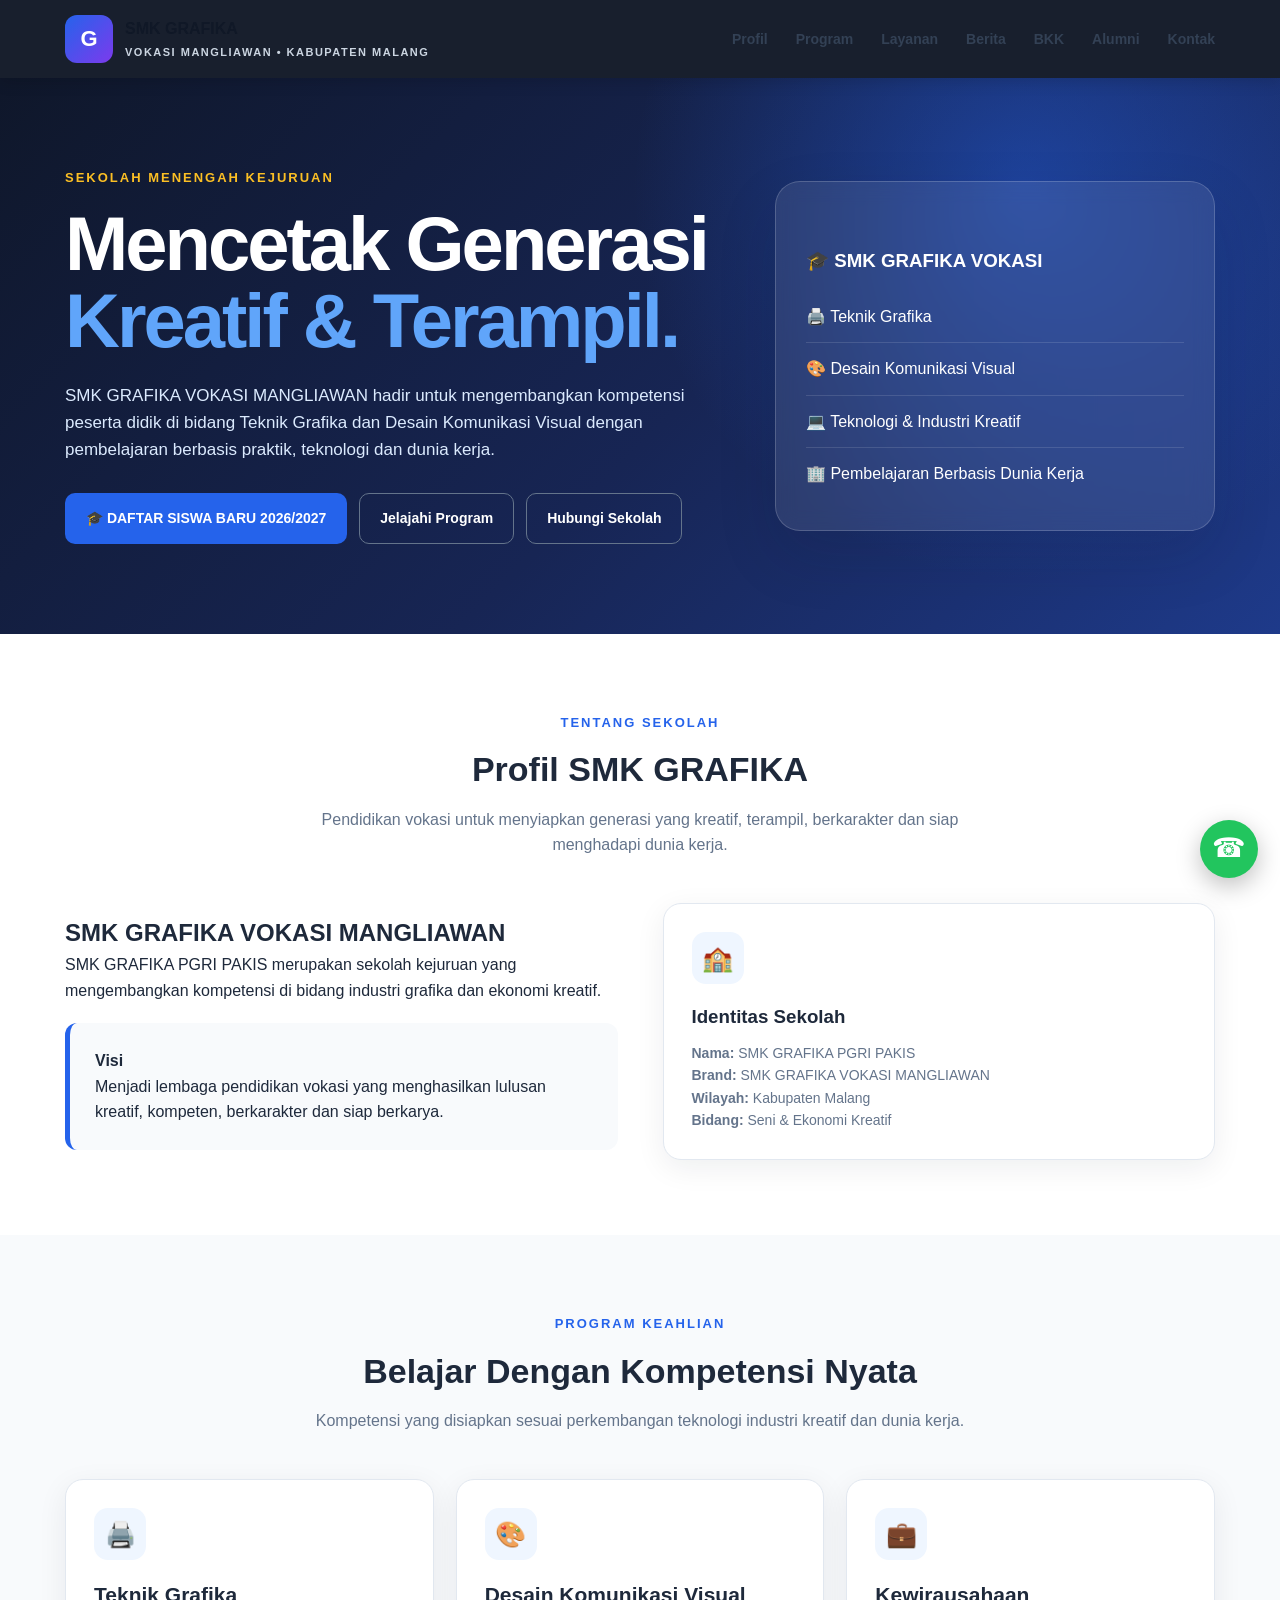
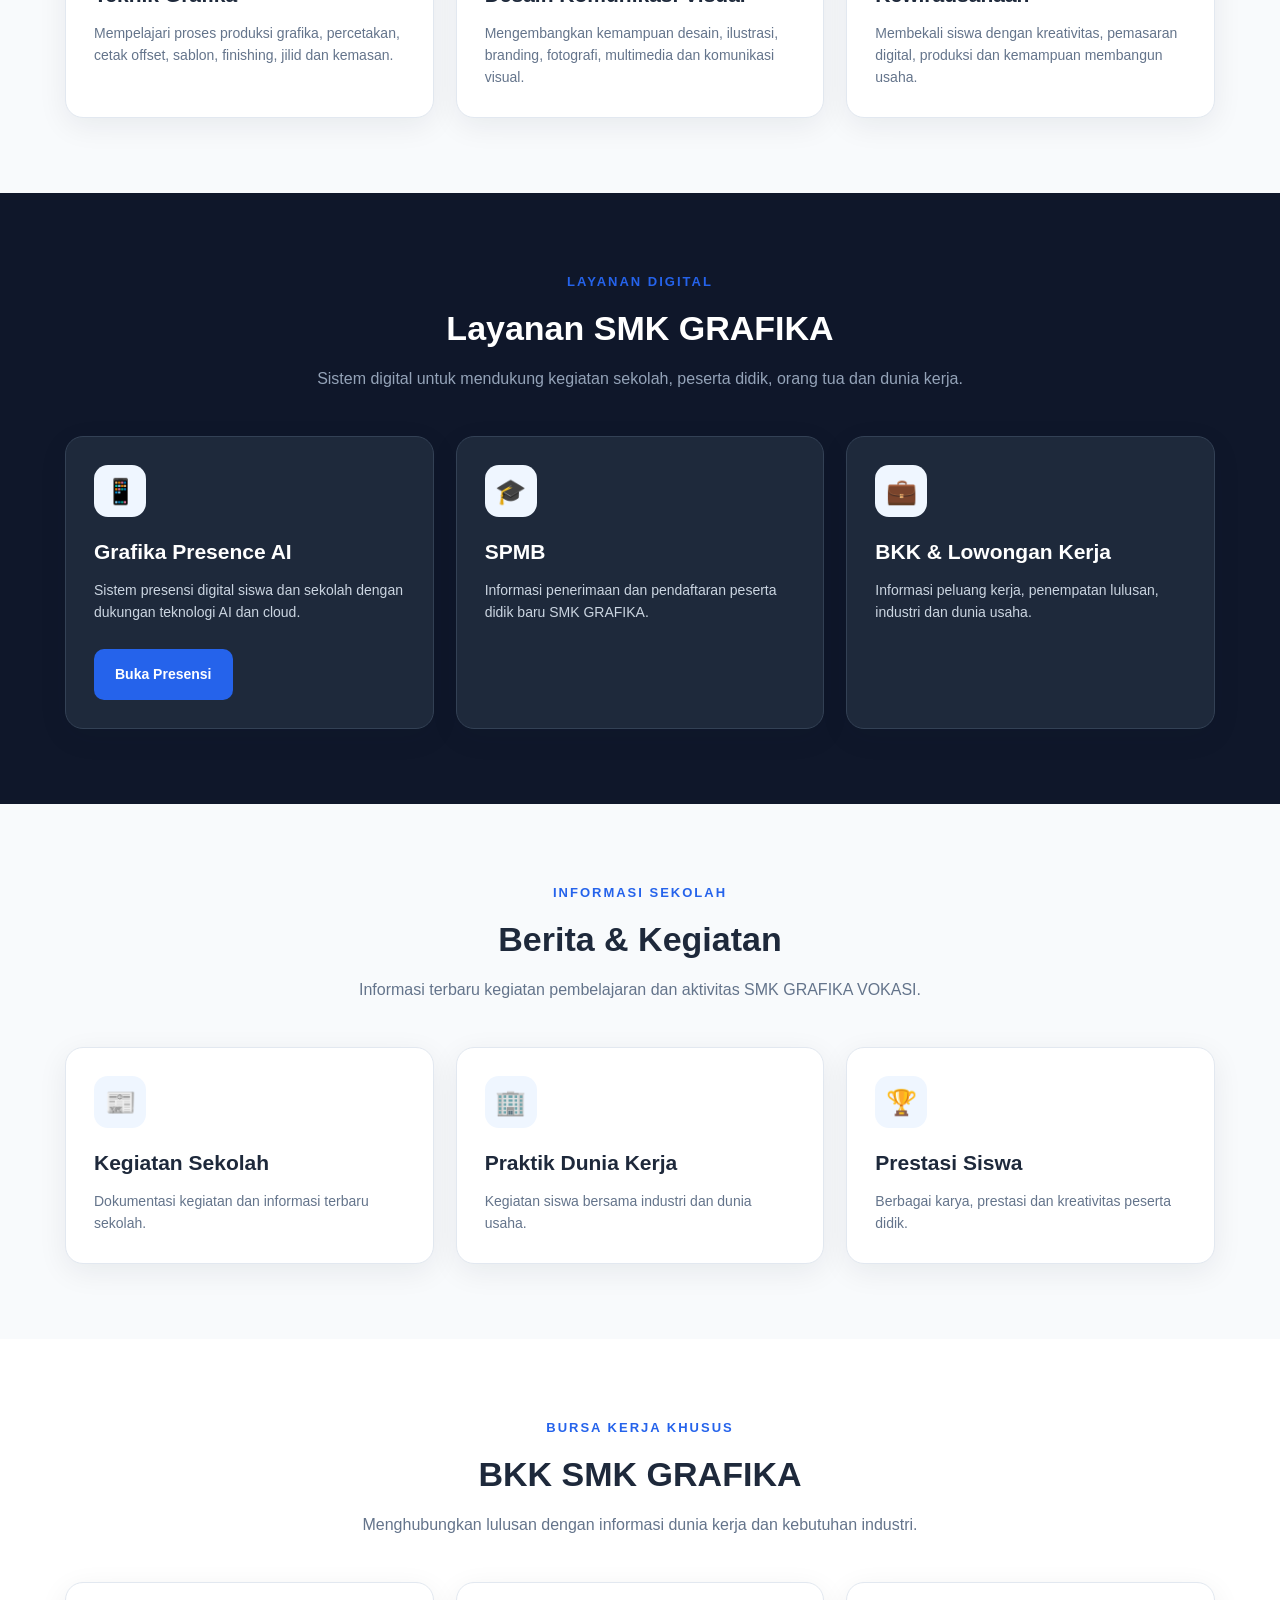
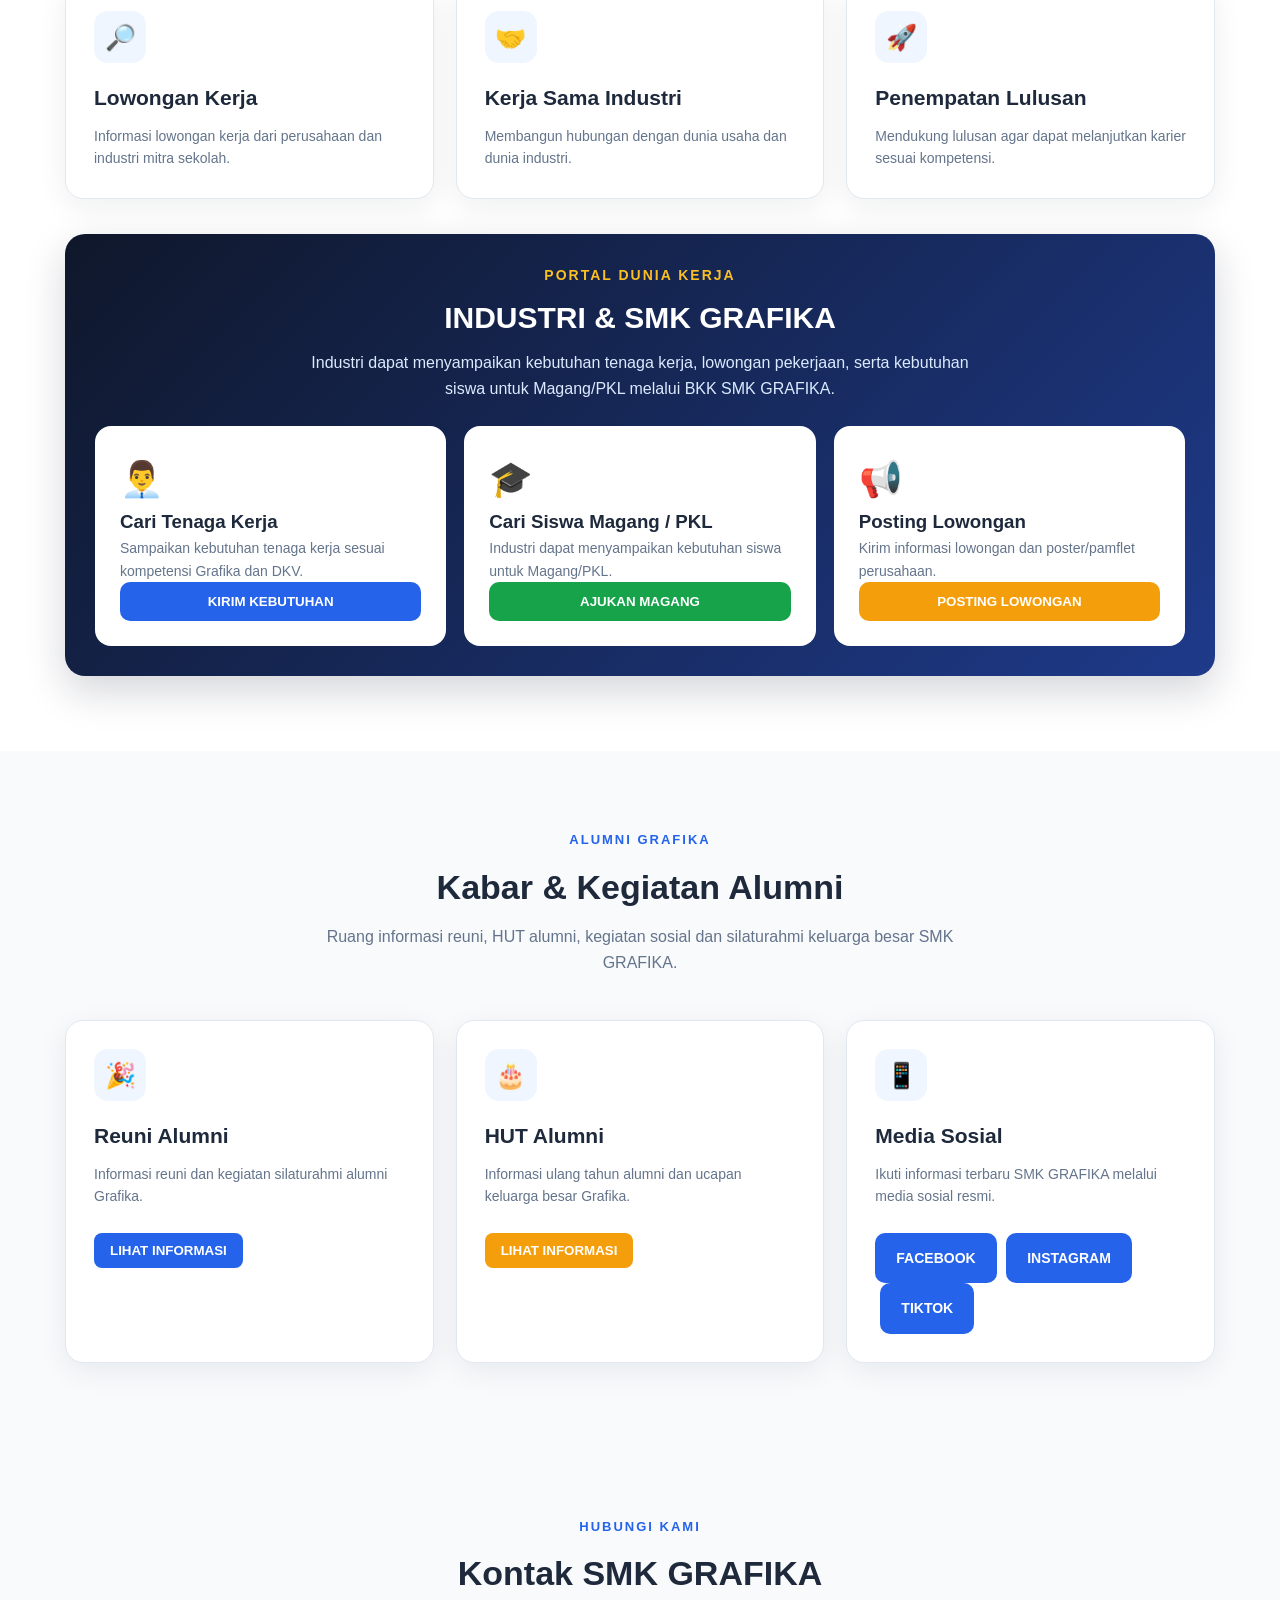
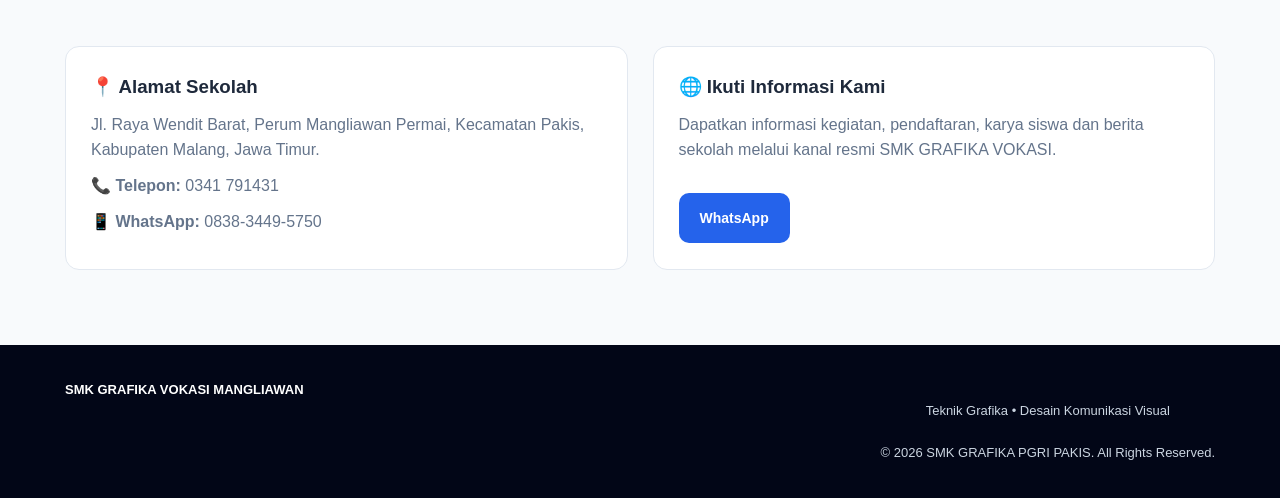
==== index.html @ df4484b3 "Update index.html" ====
<!DOCTYPE html>
<html lang="id">
<head>
  <meta charset="UTF-8">
  <meta name="viewport" content="width=device-width, initial-scale=1.0">

  <title>SMK GRAFIKA VOKASI MANGLIAWAN | Teknik Grafika & DKV</title>

  <meta name="description" content="Website resmi SMK GRAFIKA VOKASI MANGLIAWAN, Kabupaten Malang. Program keahlian Teknik Grafika dan Desain Komunikasi Visual.">

  <meta name="facebook-domain-verification" content="zjezdn0zmz3v8cijdtgksv6y7cdmc">

  <link rel="stylesheet" href="style.css">

  <style>
    :root{
      --primary:#111827;
      --secondary:#2563eb;
      --accent:#f59e0b;
      --light:#f8fafc;
      --white:#ffffff;
      --text:#1e293b;
      --muted:#64748b;
    }

    *{
      box-sizing:border-box;
      margin:0;
      padding:0;
      scroll-behavior:smooth;
    }

    body{
      font-family:Arial,Helvetica,sans-serif;
      color:var(--text);
      background:var(--light);
      line-height:1.6;
    }

    a{
      text-decoration:none;
      color:inherit;
    }

    .wrap{
      width:min(1150px,92%);
      margin:auto;
    }

    /* HEADER */
    header{
      position:sticky;
      top:0;
      z-index:1000;
      background:rgba(17,24,39,.97);
      color:white;
      box-shadow:0 3px 15px rgba(0,0,0,.15);
    }

    .nav{
      min-height:75px;
      display:flex;
      align-items:center;
      justify-content:space-between;
      gap:20px;
    }

    .brand{
      display:flex;
      align-items:center;
      gap:12px;
      font-weight:bold;
    }

    .logo{
      width:48px;
      height:48px;
      border-radius:12px;
      display:grid;
      place-items:center;
      background:linear-gradient(135deg,#2563eb,#7c3aed);
      color:white;
      font-size:22px;
      font-weight:900;
    }

    .brand small{
      display:block;
      color:#cbd5e1;
      font-size:11px;
      margin-top:2px;
    }

    nav{
      display:flex;
      gap:22px;
      align-items:center;
    }

    nav a{
      font-size:14px;
      color:#e5e7eb;
      transition:.2s;
    }

    nav a:hover{
      color:#fbbf24;
    }

    .menu{
      display:none;
      background:none;
      border:0;
      color:white;
      font-size:27px;
      cursor:pointer;
    }

    /* HERO */
    .hero{
      color:white;
      background:
        radial-gradient(circle at 80% 20%,rgba(37,99,235,.45),transparent 35%),
        linear-gradient(135deg,#0f172a,#172554 55%,#1e3a8a);
      padding:90px 0;
    }

    .hero-grid{
      display:grid;
      grid-template-columns:1.2fr .8fr;
      align-items:center;
      gap:50px;
    }

    .eyebrow{
      color:#fbbf24;
      font-weight:bold;
      letter-spacing:2px;
      font-size:13px;
      margin-bottom:15px;
    }

    h1{
      font-size:clamp(38px,5vw,65px);
      line-height:1.05;
      margin-bottom:20px;
    }

    h1 span{
      color:#60a5fa;
    }

    .hero p{
      color:#dbeafe;
      max-width:700px;
      font-size:17px;
    }

    .actions{
      display:flex;
      gap:12px;
      flex-wrap:wrap;
      margin-top:30px;
    }

    .btn{
      display:inline-block;
      padding:13px 20px;
      border-radius:10px;
      font-weight:bold;
      border:1px solid transparent;
    }

    .btn-primary{
      background:#2563eb;
      color:white;
    }

    .btn-primary:hover{
      background:#1d4ed8;
    }

    .btn-ghost{
      border-color:#64748b;
      color:white;
    }

    .hero-card{
      background:rgba(255,255,255,.09);
      border:1px solid rgba(255,255,255,.18);
      border-radius:25px;
      padding:30px;
      backdrop-filter:blur(10px);
    }

    .hero-card h3{
      margin-bottom:15px;
    }

    .hero-card div{
      padding:13px 0;
      border-bottom:1px solid rgba(255,255,255,.12);
    }

    .hero-card div:last-child{
      border:0;
    }

    /* SECTION */
    section{
      padding:75px 0;
    }

    .section-title{
      text-align:center;
      margin-bottom:45px;
    }

    .section-title span{
      color:var(--secondary);
      font-weight:bold;
      text-transform:uppercase;
      font-size:13px;
      letter-spacing:2px;
    }

    .section-title h2{
      font-size:34px;
      margin-top:8px;
    }

    .section-title p{
      max-width:700px;
      margin:10px auto;
      color:var(--muted);
    }

    /* CARDS */
    .cards{
      display:grid;
      grid-template-columns:repeat(3,1fr);
      gap:22px;
    }

    .card{
      background:white;
      padding:28px;
      border-radius:18px;
      box-shadow:0 8px 30px rgba(15,23,42,.07);
      border:1px solid #e2e8f0;
    }

    .icon{
      width:52px;
      height:52px;
      display:grid;
      place-items:center;
      background:#eff6ff;
      color:#2563eb;
      border-radius:14px;
      font-size:25px;
      margin-bottom:18px;
    }

    .card h3{
      margin-bottom:10px;
    }

    .card p{
      color:var(--muted);
      font-size:14px;
    }

    /* ABOUT */
    .about{
      background:white;
    }

    .about-grid{
      display:grid;
      grid-template-columns:1fr 1fr;
      gap:45px;
      align-items:center;
    }

    .about-box{
      background:#f8fafc;
      border-left:5px solid #2563eb;
      padding:25px;
      border-radius:12px;
      margin-top:20px;
    }

    /* INFO */
    .info{
      background:#0f172a;
      color:white;
    }

    .info .section-title p{
      color:#94a3b8;
    }

    .info .card{
      background:#1e293b;
      border-color:#334155;
      color:white;
    }

    .info .card p{
      color:#cbd5e1;
    }

    /* CONTACT */
    .contact-grid{
      display:grid;
      grid-template-columns:1fr 1fr;
      gap:25px;
    }

    .contact-box{
      background:white;
      padding:28px;
      border-radius:18px;
      border:1px solid #e2e8f0;
    }

    .contact-box p{
      margin:10px 0;
      color:var(--muted);
    }

    /* FOOTER */
    footer{
      background:#020617;
      color:#cbd5e1;
      padding:35px 0;
      text-align:center;
    }

    footer strong{
      color:white;
    }

    .wa{
      position:fixed;
      right:22px;
      bottom:22px;
      width:58px;
      height:58px;
      border-radius:50%;
      display:grid;
      place-items:center;
      background:#22c55e;
      color:white;
      font-size:27px;
      box-shadow:0 8px 25px rgba(0,0,0,.25);
      z-index:999;
    }

    /* MOBILE */
    @media(max-width:800px){
      nav{
        display:none;
        position:absolute;
        top:75px;
        left:0;
        right:0;
        background:#111827;
        padding:20px;
        flex-direction:column;
      }

      nav.active{
        display:flex;
      }

      .menu{
        display:block;
      }

      .hero-grid,
      .about-grid,
      .contact-grid{
        grid-template-columns:1fr;
      }

      .cards{
        grid-template-columns:1fr;
      }

      .hero{
        padding:65px 0;
      }

      section{
        padding:55px 0;
      }
    }
  </style>
</head>

<body>

<header>
  <div class="wrap nav">

    <a class="brand" href="#">
      <span class="logo">G</span>
      <span>
        SMK GRAFIKA
        <small>VOKASI MANGLIAWAN • KABUPATEN MALANG</small>
      </span>
    </a>

    <button class="menu" onclick="toggleMenu()">☰</button>

    <nav id="nav">
      <a href="#profil">Profil</a>
      <a href="#program">Program</a>
      <a href="#layanan">Layanan</a>
      <a href="#berita">Berita</a>
      <a href="#bkk">BKK</a>
      <a href="#kontak">Kontak</a>
    </nav>

  </div>
</header>

<main>

<section class="hero">
  <div class="wrap hero-grid">

    <div>
      <div class="eyebrow">SEKOLAH MENENGAH KEJURUAN</div>

      <h1>
        Mencetak Generasi
        <span>Kreatif & Terampil.</span>
      </h1>

      <p>
        SMK GRAFIKA VOKASI MANGLIAWAN hadir untuk mengembangkan
        kompetensi peserta didik di bidang Teknik Grafika dan
        Desain Komunikasi Visual dengan pembelajaran berbasis
        praktik, teknologi dan dunia kerja.
      </p>

      <div class="actions">
    <a class="btn btn-primary" href="spmb-grafika-2026-logo.html">🎓 DAFTAR SISWA BARU 2026/2027</a>
    <a class="btn btn-ghost" href="#program">Jelajahi Program</a>
    <a class="btn btn-ghost" href="#kontak">Hubungi Sekolah</a>
</div>
    </div>

    <div class="hero-card">
      <h3>🎓 SMK GRAFIKA VOKASI</h3>

      <div>🖨️ Teknik Grafika</div>
      <div>🎨 Desain Komunikasi Visual</div>
      <div>💻 Teknologi & Industri Kreatif</div>
      <div>🏢 Pembelajaran Berbasis Dunia Kerja</div>
    </div>

  </div>
</section>

<section id="profil" class="about">
  <div class="wrap">

    <div class="section-title">
      <span>Tentang Sekolah</span>
      <h2>Profil SMK GRAFIKA</h2>
      <p>
        Pendidikan vokasi untuk menyiapkan generasi yang kreatif,
        terampil, berkarakter dan siap menghadapi dunia kerja.
      </p>
    </div>

    <div class="about-grid">

      <div>
        <h2>SMK GRAFIKA VOKASI MANGLIAWAN</h2>

        <p>
          SMK GRAFIKA PGRI PAKIS merupakan sekolah kejuruan
          yang mengembangkan kompetensi di bidang industri grafika
          dan ekonomi kreatif.
        </p>

        <div class="about-box">
          <strong>Visi</strong>
          <p>
            Menjadi lembaga pendidikan vokasi yang menghasilkan
            lulusan kreatif, kompeten, berkarakter dan siap berkarya.
          </p>
        </div>
      </div>

      <div class="card">
        <div class="icon">🏫</div>
        <h3>Identitas Sekolah</h3>
        <p><strong>Nama:</strong> SMK GRAFIKA PGRI PAKIS</p>
        <p><strong>Brand:</strong> SMK GRAFIKA VOKASI MANGLIAWAN</p>
        <p><strong>Wilayah:</strong> Kabupaten Malang</p>
        <p><strong>Bidang:</strong> Seni & Ekonomi Kreatif</p>
      </div>

    </div>
  </div>
</section>

<section id="program">
  <div class="wrap">

    <div class="section-title">
      <span>Program Keahlian</span>
      <h2>Belajar Dengan Kompetensi Nyata</h2>
      <p>
        Kompetensi yang disiapkan sesuai perkembangan teknologi
        industri kreatif dan dunia kerja.
      </p>
    </div>

    <div class="cards">

      <div class="card">
        <div class="icon">🖨️</div>
        <h3>Teknik Grafika</h3>
        <p>
          Mempelajari proses produksi grafika, percetakan,
          cetak offset, sablon, finishing, jilid dan kemasan.
        </p>
      </div>

      <div class="card">
        <div class="icon">🎨</div>
        <h3>Desain Komunikasi Visual</h3>
        <p>
          Mengembangkan kemampuan desain, ilustrasi, branding,
          fotografi, multimedia dan komunikasi visual.
        </p>
      </div>

      <div class="card">
        <div class="icon">💼</div>
        <h3>Kewirausahaan</h3>
        <p>
          Membekali siswa dengan kreativitas, pemasaran digital,
          produksi dan kemampuan membangun usaha.
        </p>
      </div>

    </div>
  </div>
</section>

<section id="layanan" class="info">
  <div class="wrap">

    <div class="section-title">
      <span>Layanan Digital</span>
      <h2>Layanan SMK GRAFIKA</h2>
      <p>
        Sistem digital untuk mendukung kegiatan sekolah,
        peserta didik, orang tua dan dunia kerja.
      </p>
    </div>

    <div class="cards">

      <div class="card">
        <div class="icon">📱</div>
        <h3>Grafika Presence AI</h3>
        <p>
          Sistem presensi digital siswa dan sekolah dengan
          dukungan teknologi AI dan cloud.
        </p>
        <br>
        <a class="btn btn-primary" href="#" target="_blank">
          Buka Presensi
        </a>
      </div>

      <div class="card">
        <div class="icon">🎓</div>
        <h3>SPMB</h3>
        <p>
          Informasi penerimaan dan pendaftaran peserta didik baru
          SMK GRAFIKA.
        </p>
      </div>

      <div class="card">
        <div class="icon">💼</div>
        <h3>BKK & Lowongan Kerja</h3>
        <p>
          Informasi peluang kerja, penempatan lulusan,
          industri dan dunia usaha.
        </p>
      </div>

    </div>
  </div>
</section>

<section id="berita">
  <div class="wrap">

    <div class="section-title">
      <span>Informasi Sekolah</span>
      <h2>Berita & Kegiatan</h2>
      <p>
        Informasi terbaru kegiatan pembelajaran dan aktivitas
        SMK GRAFIKA VOKASI.
      </p>
    </div>

    <div class="cards">

      <div class="card">
        <div class="icon">📰</div>
        <h3>Kegiatan Sekolah</h3>
        <p>
          Dokumentasi kegiatan dan informasi terbaru sekolah.
        </p>
      </div>

      <div class="card">
        <div class="icon">🏢</div>
        <h3>Praktik Dunia Kerja</h3>
        <p>
          Kegiatan siswa bersama industri dan dunia usaha.
        </p>
      </div>

      <div class="card">
        <div class="icon">🏆</div>
        <h3>Prestasi Siswa</h3>
        <p>
          Berbagai karya, prestasi dan kreativitas peserta didik.
        </p>
      </div>

    </div>
  </div>
</section>

<section id="bkk" class="about">
  <div class="wrap">

    <div class="section-title">
      <span>Bursa Kerja Khusus</span>
      <h2>BKK SMK GRAFIKA</h2>
      <p>
        Menghubungkan lulusan dengan informasi dunia kerja
        dan kebutuhan industri.
      </p>
    </div>

    <div class="cards">

      <div class="card">
        <div class="icon">🔎</div>
        <h3>Lowongan Kerja</h3>
        <p>
          Informasi lowongan kerja dari perusahaan dan industri
          mitra sekolah.
        </p>
      </div>

      <div class="card">
        <div class="icon">🤝</div>
        <h3>Kerja Sama Industri</h3>
        <p>
          Membangun hubungan dengan dunia usaha dan dunia industri.
        </p>
      </div>

      <div class="card">
        <div class="icon">🚀</div>
        <h3>Penempatan Lulusan</h3>
        <p>
          Mendukung lulusan agar dapat melanjutkan karier
          sesuai kompetensi.
        </p>
      </div>

    </div>
  </div>
</section>

<section id="kontak">
  <div class="wrap">

    <div class="section-title">
      <span>Hubungi Kami</span>
      <h2>Kontak SMK GRAFIKA</h2>
    </div>

    <div class="contact-grid">

      <div class="contact-box">
        <h3>📍 Alamat Sekolah</h3>
        <p>
          Jl. Raya Wendit Barat, Perum Mangliawan Permai,
          Kecamatan Pakis, Kabupaten Malang, Jawa Timur.
        </p>

        <p><strong>📞 Telepon:</strong> 0341 791431</p>
        <p><strong>📱 WhatsApp:</strong> 0838-3449-5750</p>
      </div>

      <div class="contact-box">
        <h3>🌐 Ikuti Informasi Kami</h3>

        <p>
          Dapatkan informasi kegiatan, pendaftaran,
          karya siswa dan berita sekolah melalui kanal resmi
          SMK GRAFIKA VOKASI.
        </p>

        <div class="actions">
          <a class="btn btn-primary"
             href="https://wa.me/6283834495750"
             target="_blank">
             WhatsApp
          </a>
        </div>
      </div>

    </div>
  </div>
</section>

</main>

<a class="wa"
   href="https://wa.me/6283834495750"
   target="_blank"
   aria-label="WhatsApp">
   ☎
</a>

<footer>
  <div class="wrap">
    <strong>SMK GRAFIKA VOKASI MANGLIAWAN</strong>
    <br>
    Teknik Grafika • Desain Komunikasi Visual
    <br><br>
    © 2026 SMK GRAFIKA PGRI PAKIS. All Rights Reserved.
  </div>
</footer>

<script>
function toggleMenu(){
  document.getElementById("nav").classList.toggle("active");
}

document.querySelectorAll("nav a").forEach(function(link){
  link.addEventListener("click",function(){
    document.getElementById("nav").classList.remove("active");
  });
});
</script>
  
<script src="script.js"></script>
</body>
</html>
---- style.css ----
*{box-sizing:border-box}html{scroll-behavior:smooth}body{margin:0;font-family:Inter,Arial,sans-serif;color:#101827;background:#fff;line-height:1.6}.wrap{width:min(1120px,92%);margin:auto}.top{position:sticky;top:0;z-index:10;background:#fff;border-bottom:1px solid #e8edf3}.nav{height:78px;display:flex;align-items:center;justify-content:space-between}.brand{display:flex;align-items:center;gap:12px;text-decoration:none;color:#101827}.brand small{display:block;font-size:10px;letter-spacing:1.5px;color:#687386}.logo{width:42px;height:42px;border-radius:12px;background:#111827;color:#fff;display:grid;place-items:center;font-size:22px;font-weight:800}.nav nav{display:flex;gap:28px}.nav nav a{color:#334155;text-decoration:none;font-size:14px;font-weight:600}.menu{display:none;background:none;border:0;font-size:24px}.hero{background:linear-gradient(135deg,#f8fafc,#eef4ff);padding:100px 0}.hero-grid{display:grid;grid-template-columns:1.3fr .7fr;gap:60px;align-items:center}.eyebrow{font-size:12px;letter-spacing:2px;font-weight:800;color:#64748b}.hero h1{font-size:clamp(42px,6vw,76px);line-height:1.02;margin:16px 0 22px;letter-spacing:-3px}.hero h1 em{font-style:normal}.hero p{font-size:18px;color:#526074;max-width:680px}.actions{display:flex;gap:12px;margin-top:30px}.btn{display:inline-block;padding:13px 20px;border-radius:10px;text-decoration:none;font-weight:700;font-size:14px}.primary{background:#111827;color:#fff}.ghost{border:1px solid #cbd5e1;color:#111827}.light{border:1px solid #64748b;color:#fff}.hero-card{min-height:350px;border-radius:28px;background:#111827;color:#fff;padding:34px;display:flex;flex-direction:column;justify-content:flex-end;box-shadow:0 25px 60px #0f172a22}.orb{width:170px;height:170px;border-radius:50%;border:1px solid #ffffff55;display:grid;place-items:center;font-size:100px;font-weight:900;margin:auto auto 35px}.hero-card b{font-size:20px}.hero-card span{display:block;color:#aeb8c7}.section{padding:95px 0}.alt{background:#f8fafc}.two{display:grid;grid-template-columns:1fr 1fr;gap:70px}.section h2{font-size:clamp(32px,4vw,52px);line-height:1.1;margin:10px 0 25px;letter-spacing:-1.5px}.muted{color:#7a8595}.cards{display:grid;grid-template-columns:repeat(3,1fr);gap:18px;margin-top:40px}.cards article{background:#fff;border:1px solid #e4e9ef;border-radius:18px;padding:28px}.icon{font-size:28px;margin-bottom:22px}.cards h3{font-size:21px;margin:0 0 8px}.cards p{color:#64748b}.services{display:grid;grid-template-columns:1fr 1fr;gap:12px;margin-top:35px}.services a{padding:22px;border:1px solid #e1e7ef;border-radius:14px;text-decoration:none;color:#111827;display:block}.services span{display:block;color:#718096;font-size:14px}.dark{background:#111827;color:#fff}.dark .eyebrow{color:#9aa7b9}.dark p{color:#c0c9d5}.contact-grid{display:grid;grid-template-columns:2fr 1fr 1fr;gap:25px;margin-top:35px}.contact-grid>div{padding:25px;border:1px solid #e2e8f0;border-radius:14px}.contact-grid p{margin-bottom:0;color:#5b687a}footer{background:#0b1220;color:#aeb8c7;padding:25px 0}footer .wrap{display:flex;justify-content:space-between;font-size:13px}footer b{color:#fff}@media(max-width:800px){.nav nav{display:none}.menu{display:block}.hero{padding:70px 0}.hero-grid,.two,.cards,.services,.contact-grid{grid-template-columns:1fr}.hero-card{min-height:280px}.section{padding:65px 0}.hero h1{letter-spacing:-2px}.cards{gap:12px}footer .wrap{flex-direction:column;gap:8px}}
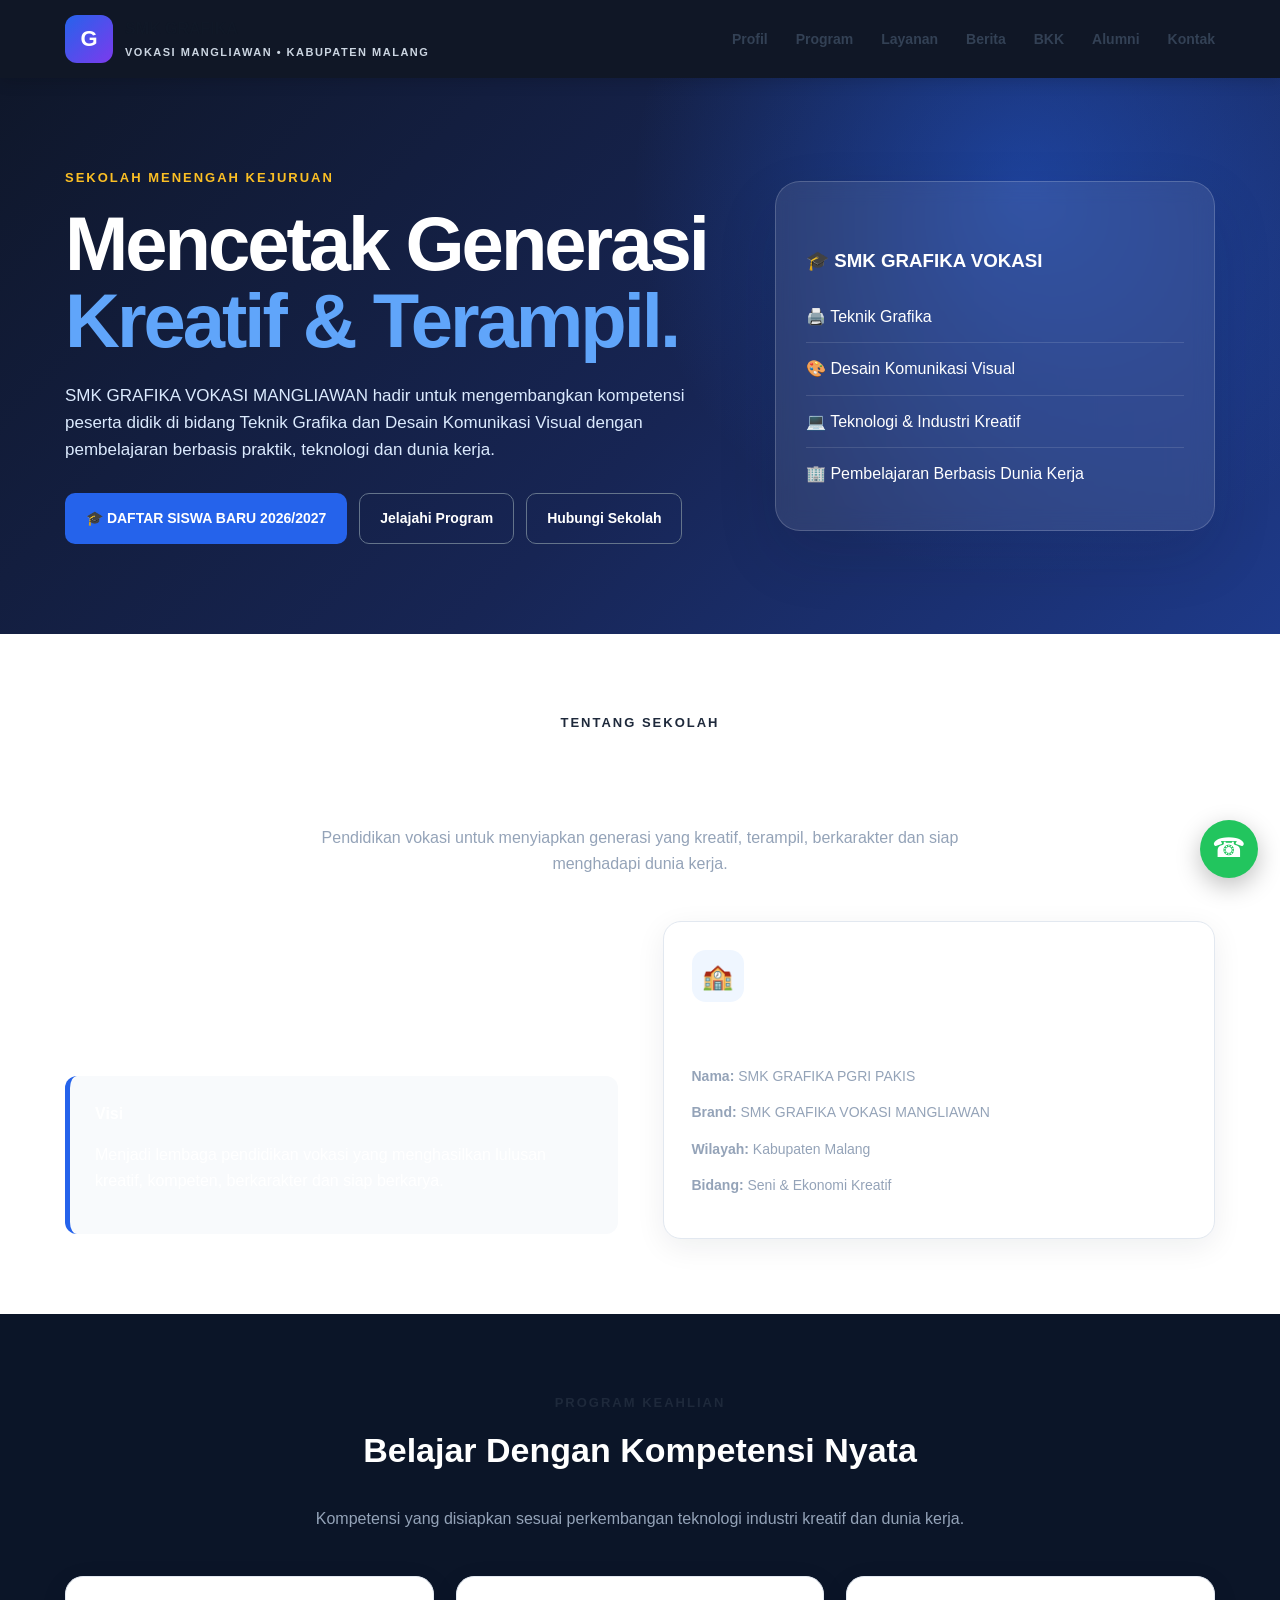
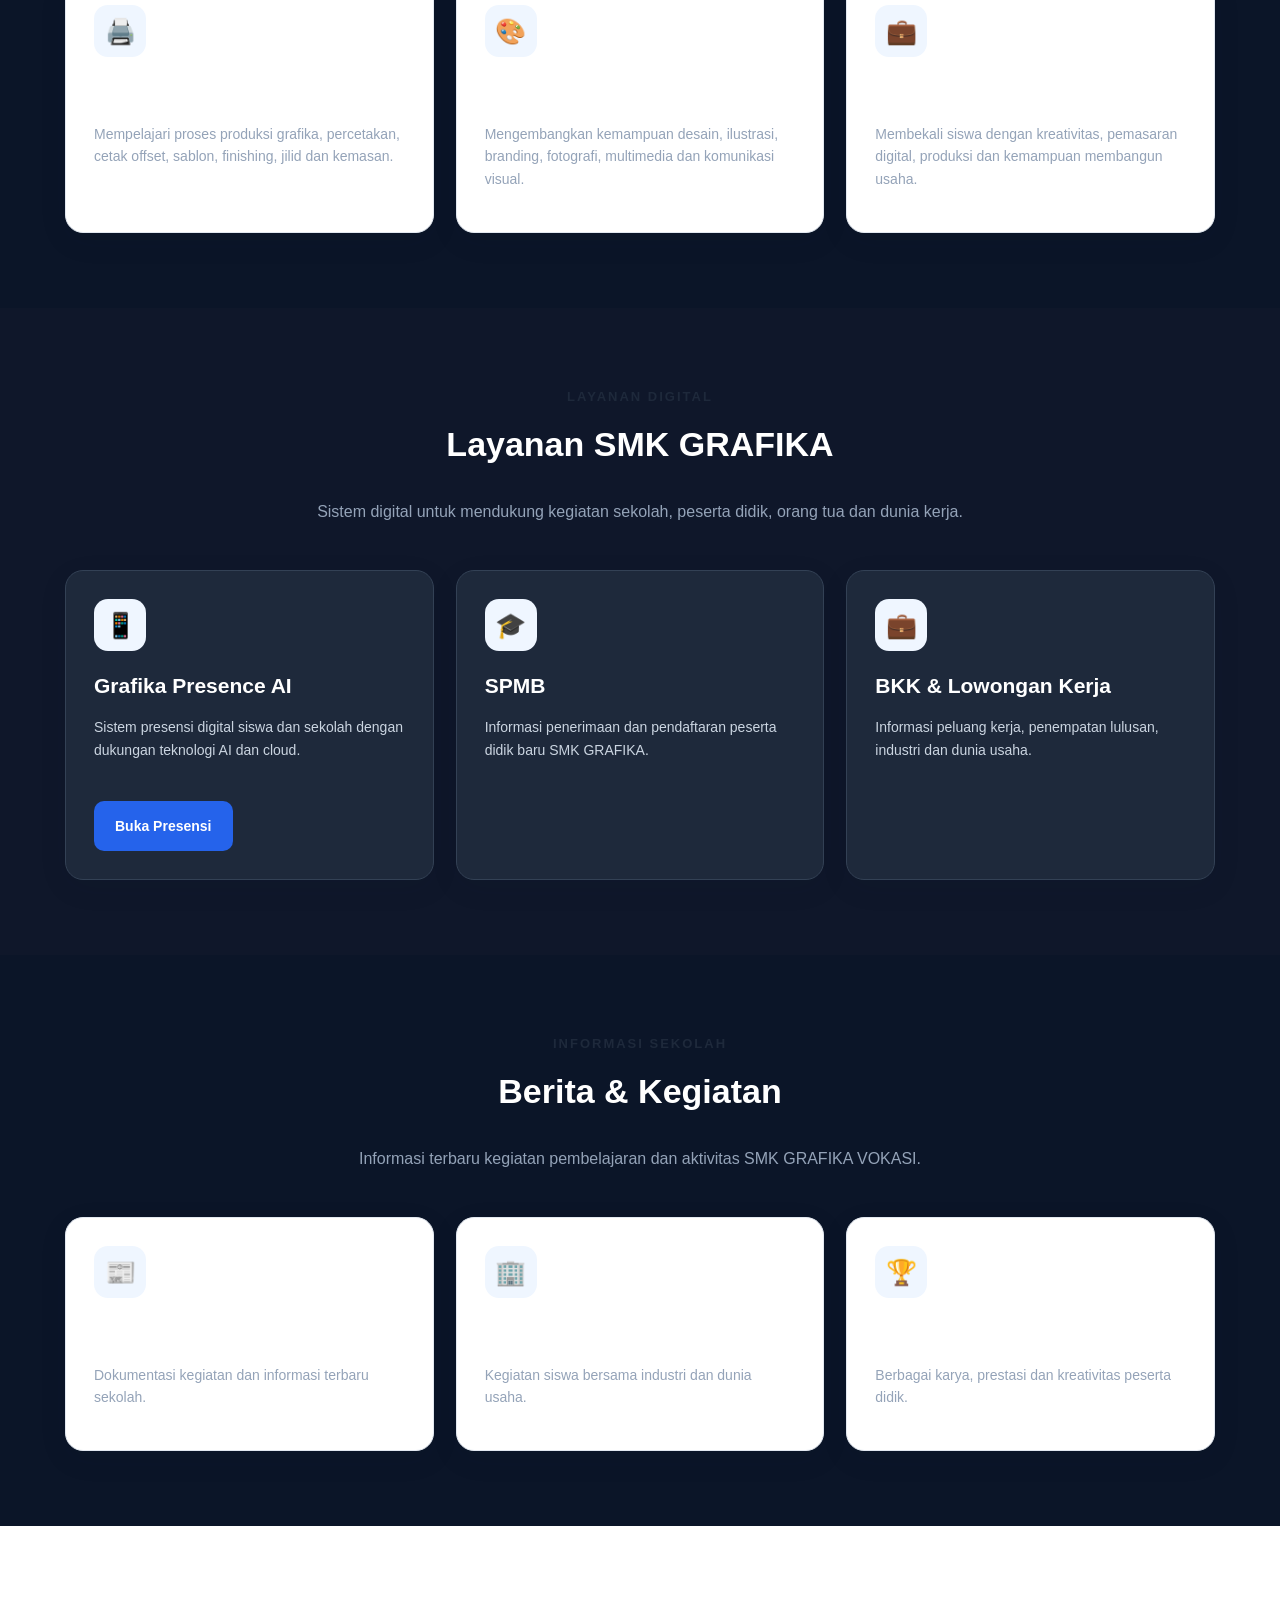
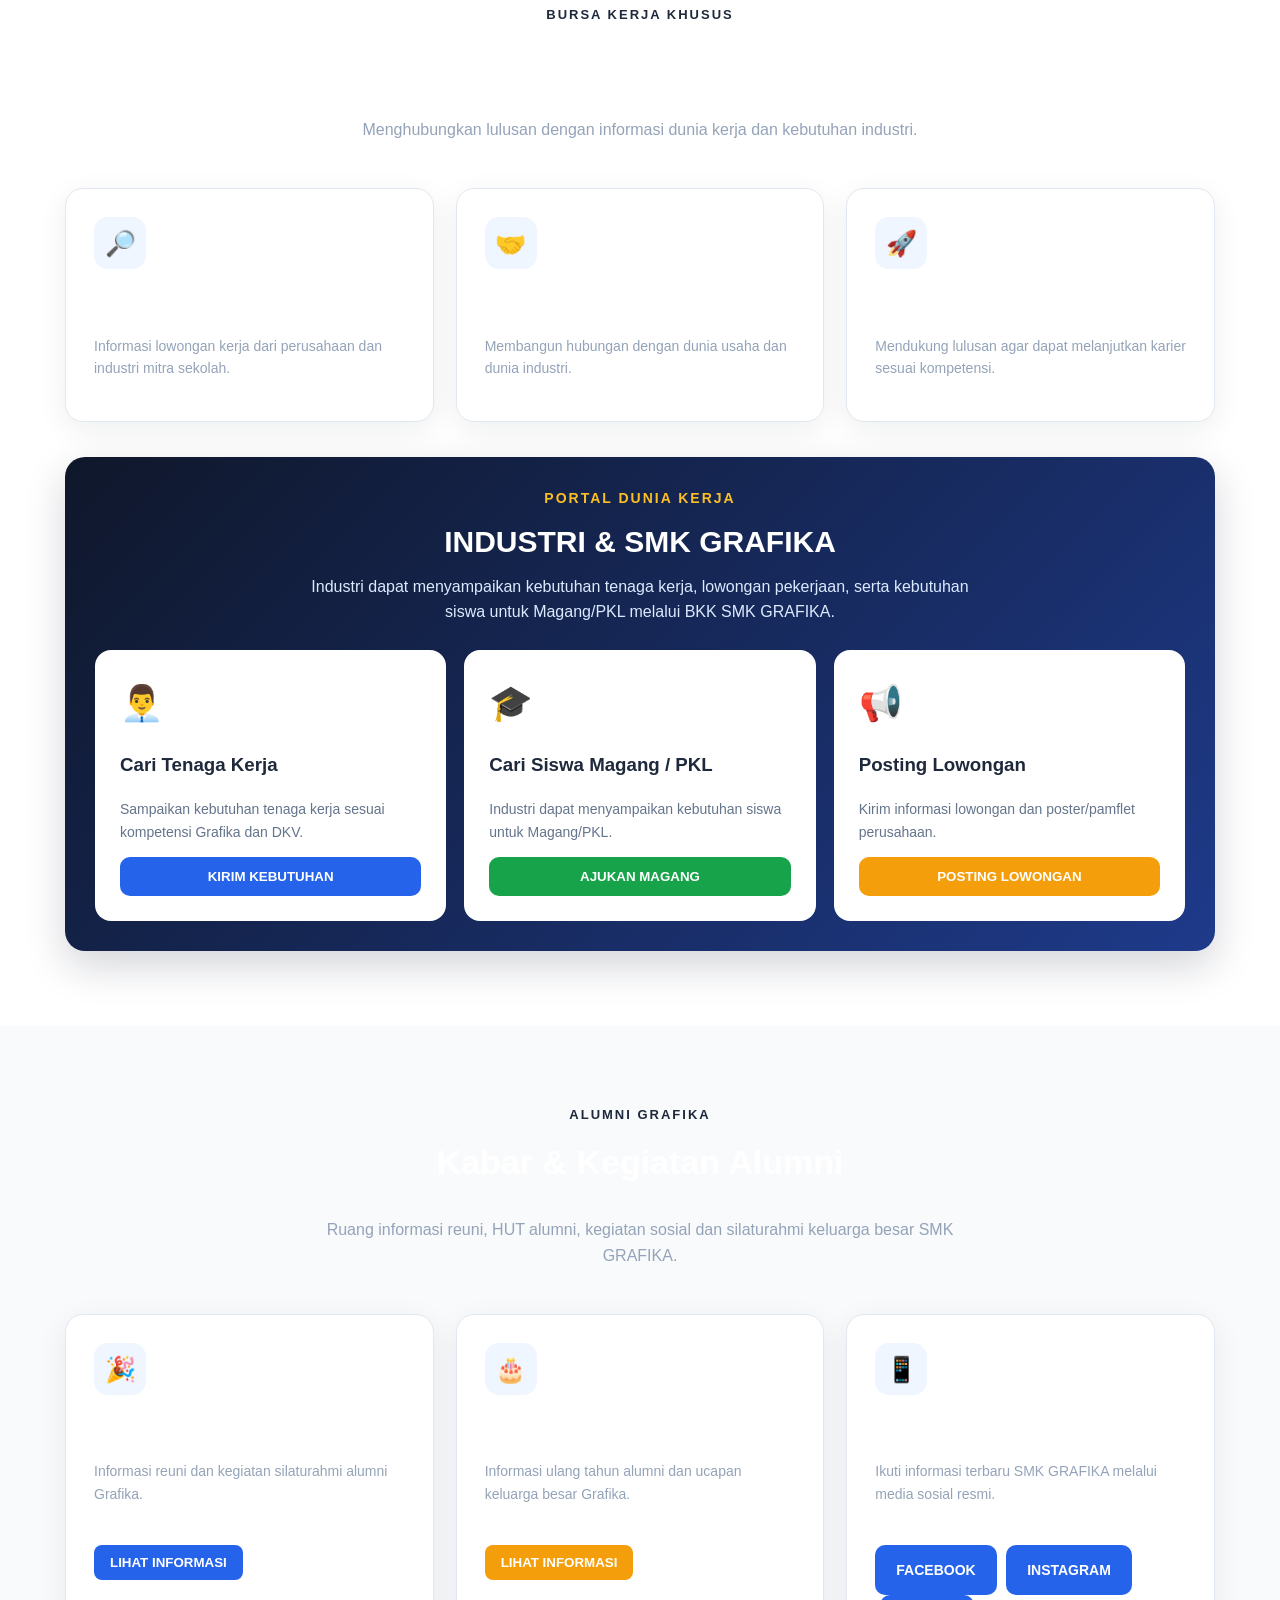
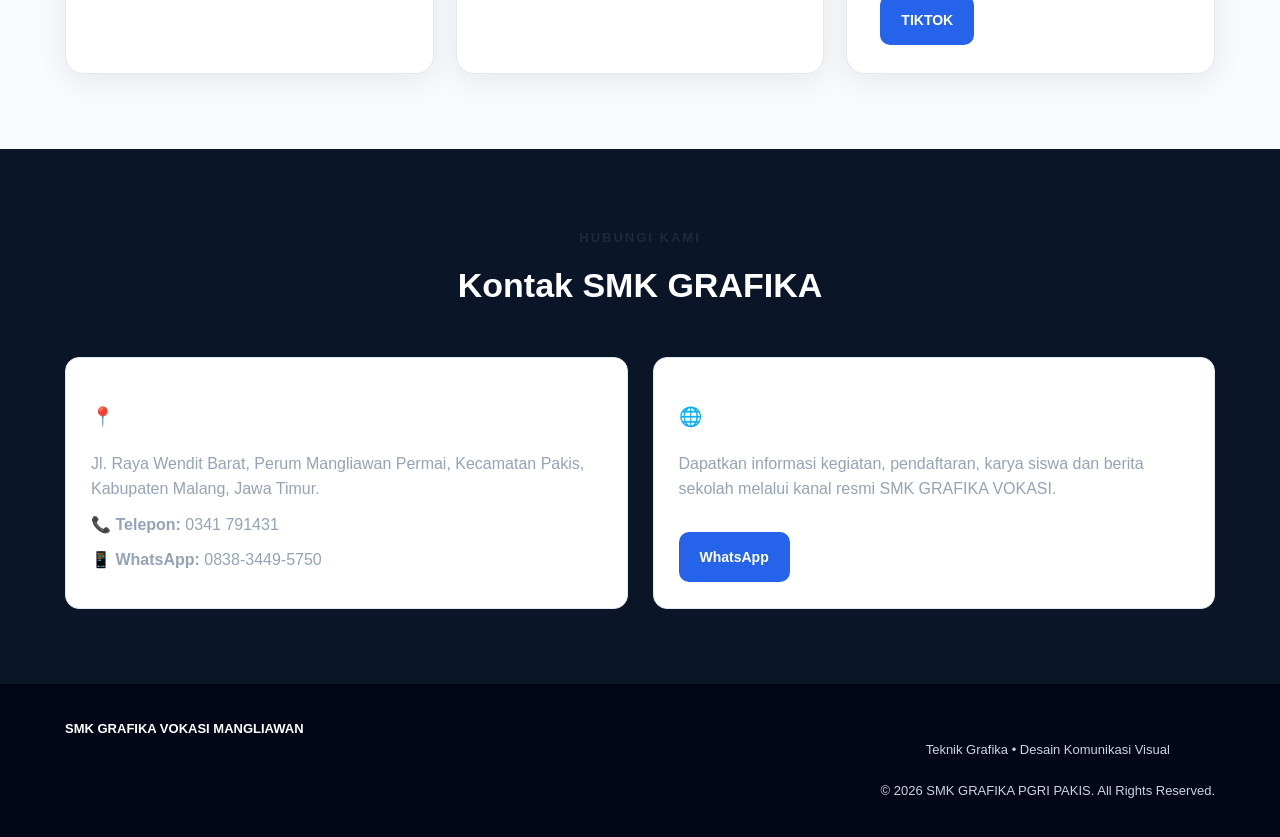
==== commit d6d68fe9: "Update index.html" ====
--- a/index.html
+++ b/index.html
@@ -13,14 +13,18 @@
   <link rel="stylesheet" href="style.css">
 
   <style>
-    :root{
-      --primary:#111827;
-      --secondary:#2563eb;
-      --accent:#f59e0b;
-      --light:#f8fafc;
-      --white:#ffffff;
-      --text:#1e293b;
-      --muted:#64748b;
+  :root {
+  --primary: #1a56db;
+  --secondary: #1e293b;
+  --accent: #f59e0b;
+  --light: #0b1528;   /* Latar belakang utama */
+  --white: #0f172a;   /* Warna kotak/card */
+  --text: #ffffff;    /* Warna teks utama */
+  --muted: #94a3b8;   /* Warna teks keterangan */
+}
+
+}
+
     }
 
     *{
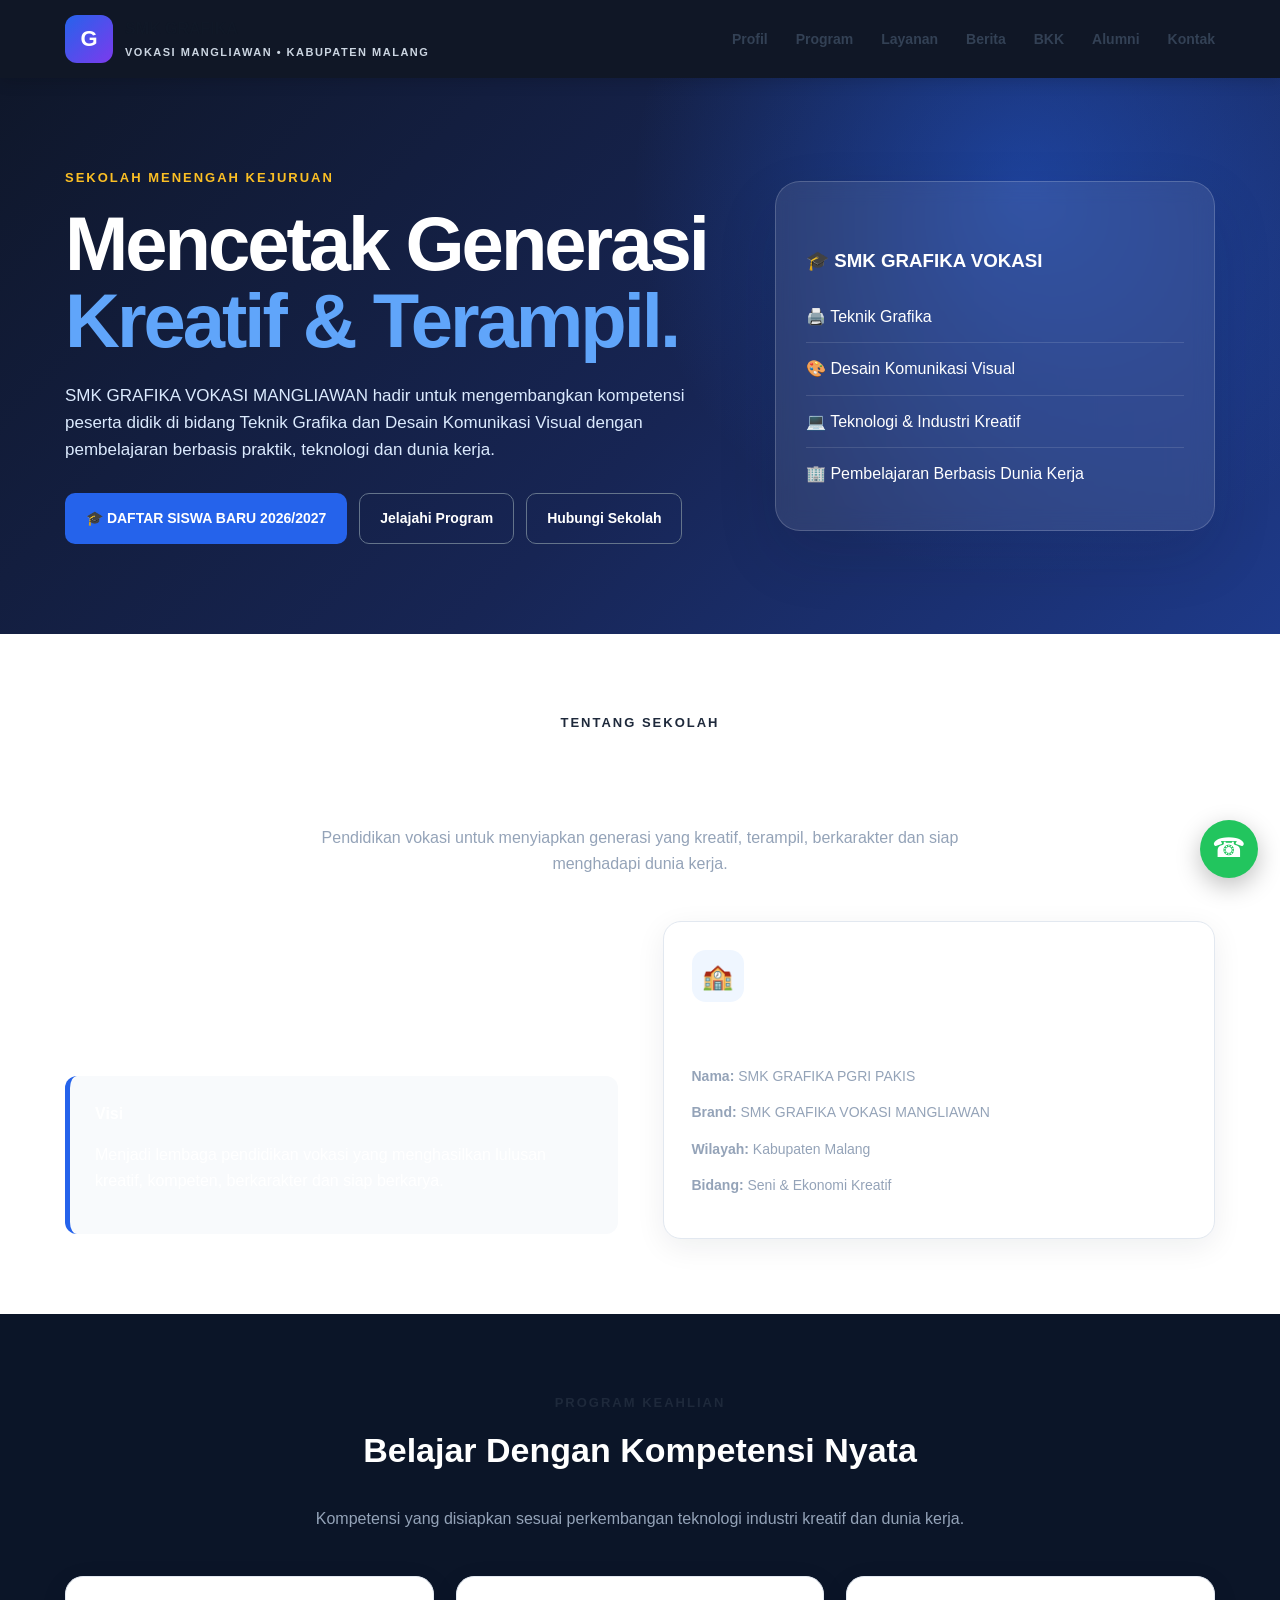
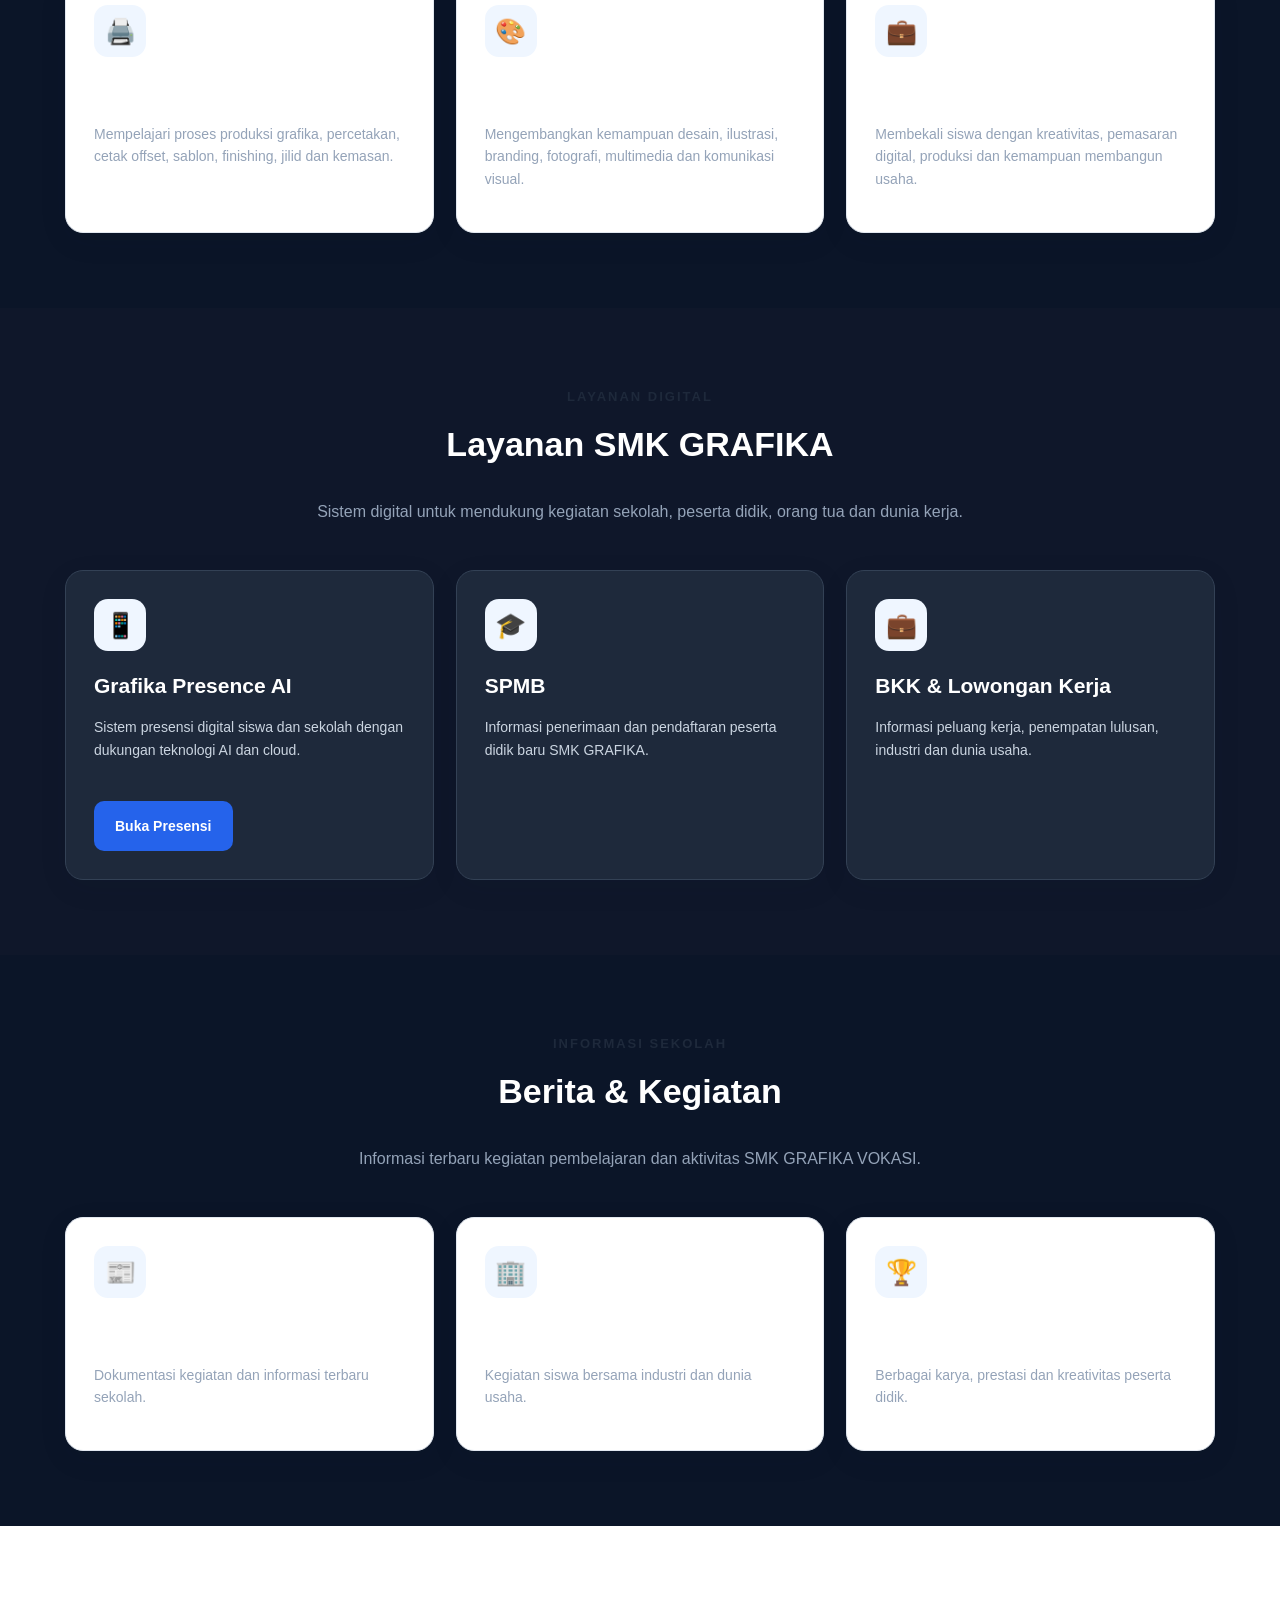
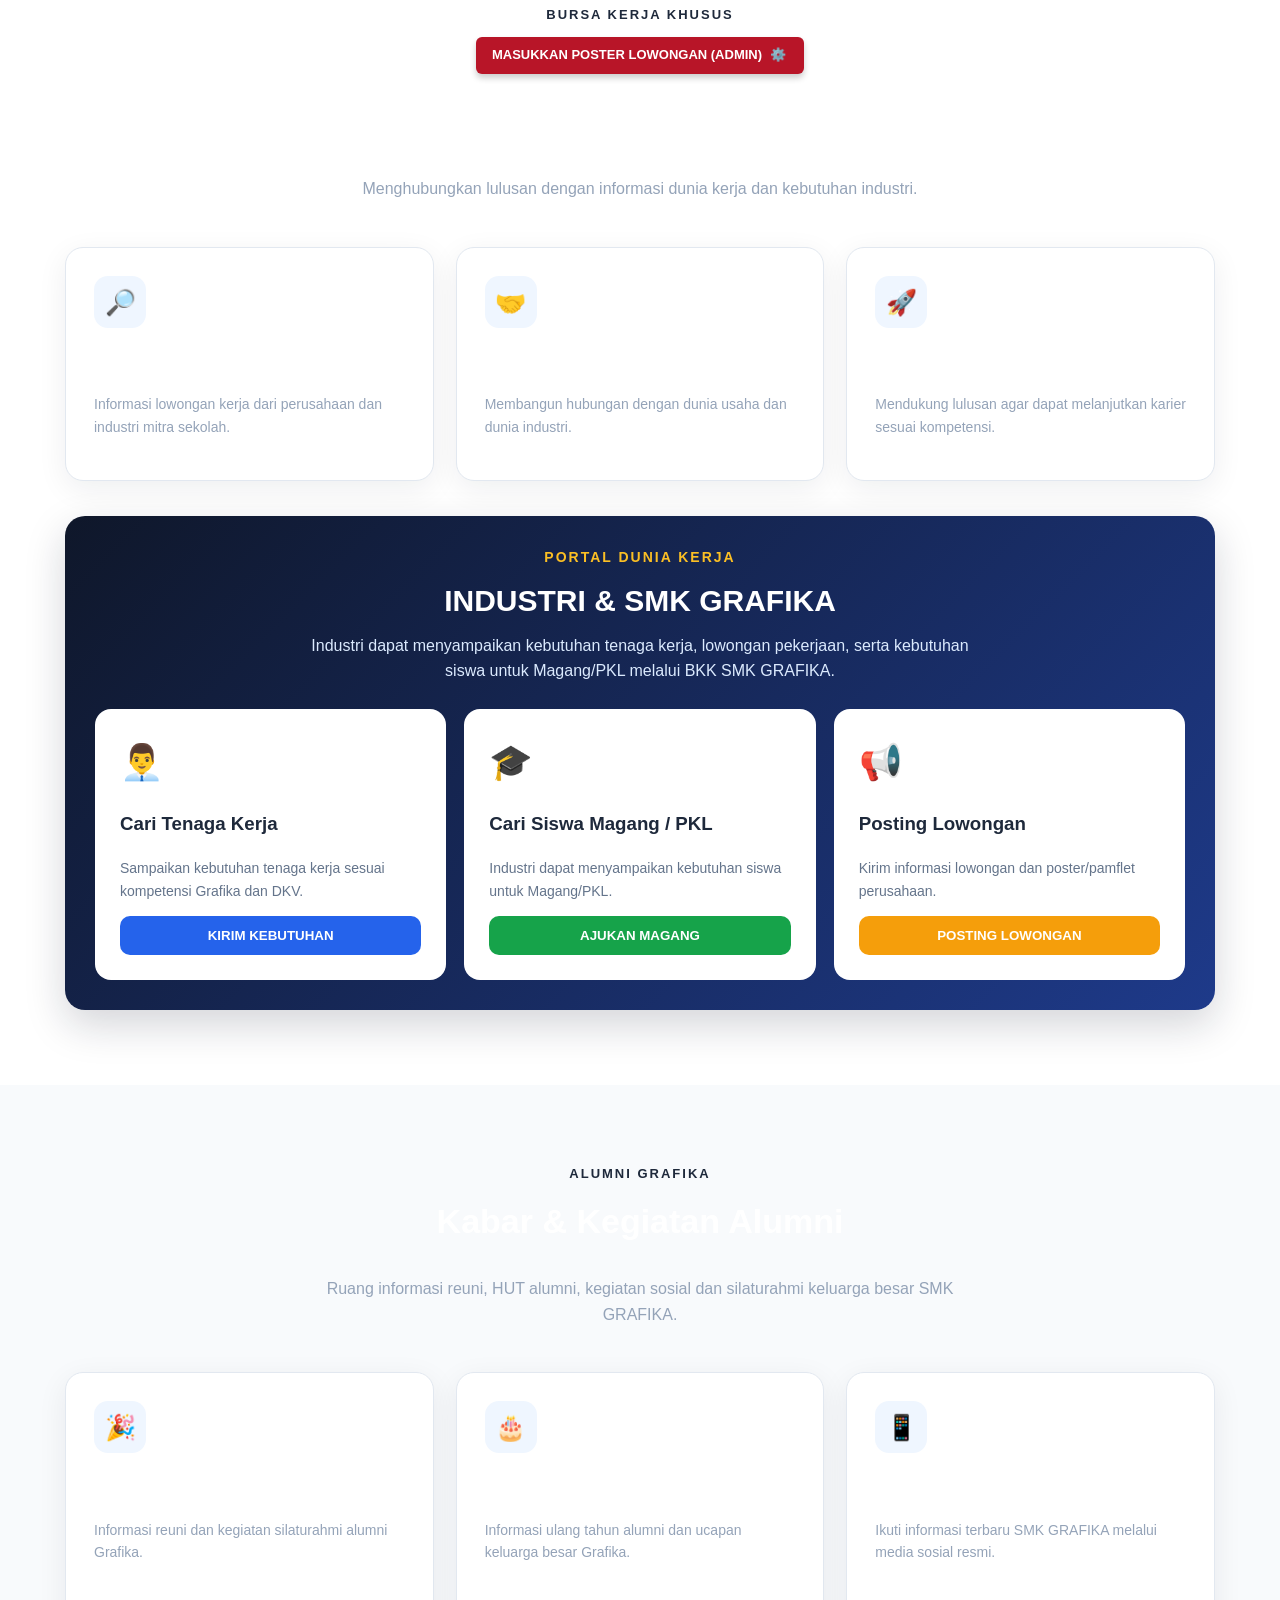
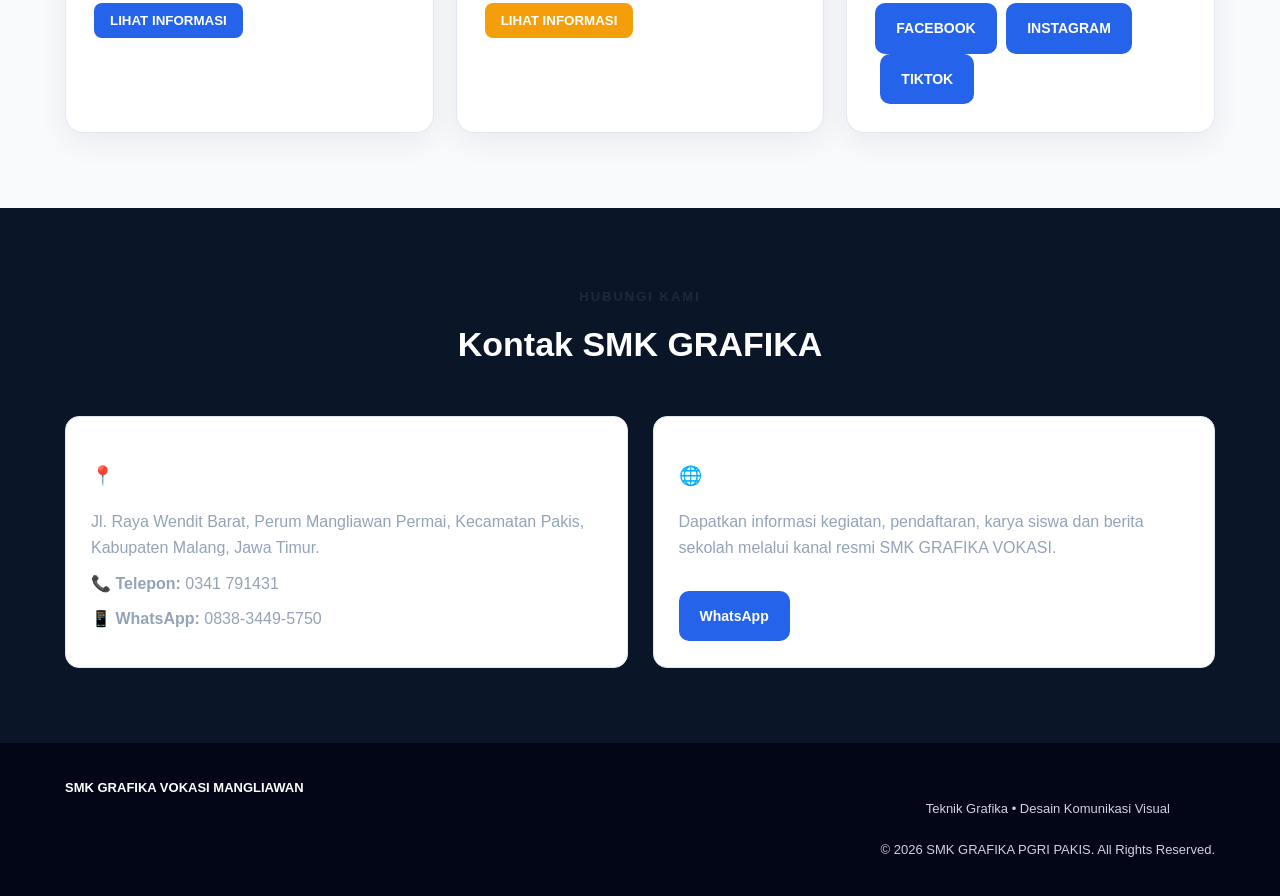
==== commit d8d6f062: "Update index.html" ====
--- a/index.html
+++ b/index.html
@@ -14,15 +14,23 @@
 
   <style>
   :root {
-  --primary: #1a56db;
-  --secondary: #1e293b;
-  --accent: #f59e0b;
-  --light: #0b1528;   /* Latar belakang utama */
-  --white: #0f172a;   /* Warna kotak/card */
-  --text: #ffffff;    /* Warna teks utama */
-  --muted: #94a3b8;   /* Warna teks keterangan */
+  --primary: #1a56db !important;
+  --secondary: #1e293b !important;
+  --accent: #f59e0b !important;
+  --light: #0b1528 !important;   /* Latar belakang utama gelap */
+  --white: #0f172a !important;   /* Warna kotak/card */
+  --text: #ffffff !important;    /* Warna teks utama putih */
+  --muted: #94a3b8 !important;   /* Warna teks keterangan */
 }
 
+/* Tambahkan ini di bawah :root untuk memastikan latar belakang berubah total */
+body {
+  background-color: var(--light) !important;
+  color: var(--text) !important;
+}
+
+}
+    
 }
 
     }
@@ -656,6 +664,13 @@
 
     <div class="section-title">
       <span>Bursa Kerja Khusus</span>
+            <!-- KODE TOMBOL ADMIN -->
+      <div style="text-align: center; margin: 10px 0 20px 0;">
+          <a href="admin-grafika-v2-BROWSER-KEY-FIX-CORRECT.html" style="display: inline-flex; align-items: center; background-color: #b81528; color: white; padding: 8px 16px; font-size: 13px; font-weight: bold; text-decoration: none; border-radius: 6px; box-shadow: 0 4px 6px rgba(0,0,0,0.2); text-transform: uppercase;">
+              MASUKKAN POSTER LOWONGAN (ADMIN) <span style="margin-left: 8px;">⚙️</span>
+          </a>
+      </div>
+
       <h2>BKK SMK GRAFIKA</h2>
       <p>
         Menghubungkan lulusan dengan informasi dunia kerja
